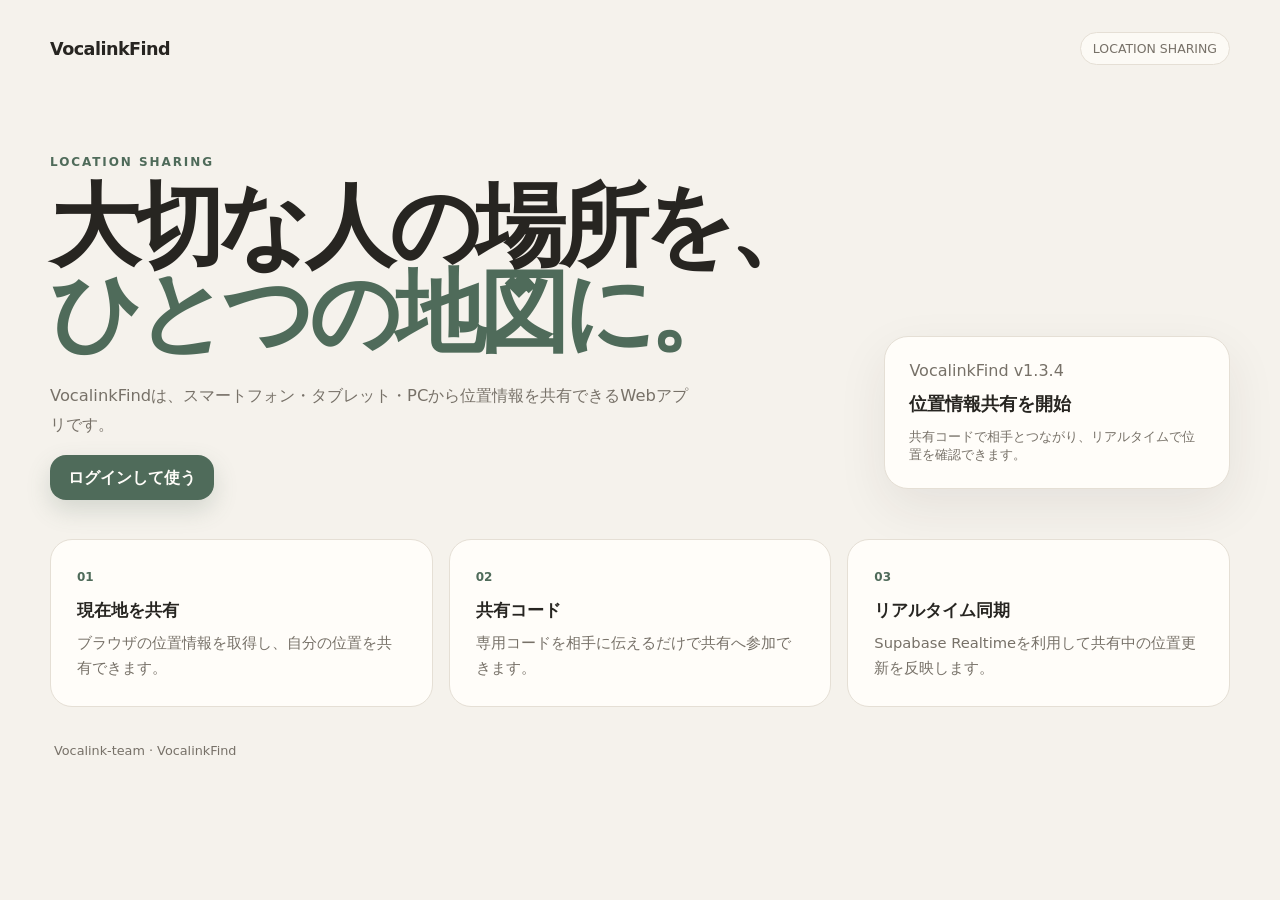
==== index.html @ 5a1b2acf "chore: sync VocalinkFind version display to v1.3.4" ====
<!doctype html><html lang="ja"><head><meta charset="utf-8"><meta name="viewport" content="width=device-width,initial-scale=1,viewport-fit=cover"><meta name="theme-color" content="#f5f2ec"><meta name="description" content="VocalinkFind - スマートフォン・タブレット・PCに対応した位置情報共有Webアプリ"><title>VocalinkFind</title><link rel="stylesheet" href="css/style.css"></head><body><main class="shell"><header class="topbar"><a class="brand" href="./">VocalinkFind</a><span class="status-pill">LOCATION SHARING</span></header><section class="hero"><div><p class="eyebrow">LOCATION SHARING</p><h1>大切な人の場所を、<br><span>ひとつの地図に。</span></h1><p class="lead">VocalinkFindは、スマートフォン・タブレット・PCから位置情報を共有できるWebアプリです。</p><a class="primary-button" href="login.html">ログインして使う</a></div><div class="info-card"><span>VocalinkFind v1.3.4</span><strong>位置情報共有を開始</strong><small>共有コードで相手とつながり、リアルタイムで位置を確認できます。</small></div></section><section class="features"><article><span>01</span><h2>現在地を共有</h2><p>ブラウザの位置情報を取得し、自分の位置を共有できます。</p></article><article><span>02</span><h2>共有コード</h2><p>専用コードを相手に伝えるだけで共有へ参加できます。</p></article><article><span>03</span><h2>リアルタイム同期</h2><p>Supabase Realtimeを利用して共有中の位置更新を反映します。</p></article></section><footer>Vocalink-team · VocalinkFind</footer></main></body></html>
---- css/style.css ----
:root{--paper:#f5f2ec;--surface:#fffdf9;--ink:#272521;--muted:#777168;--line:#e5dfd5;--accent:#4f6b5a;--shadow:0 18px 50px rgba(50,43,34,.08)}*{box-sizing:border-box}html,body{margin:0;min-height:100%;font-family:Inter,ui-sans-serif,system-ui,-apple-system,BlinkMacSystemFont,"Segoe UI",sans-serif;background:var(--paper);color:var(--ink)}button,input,select{font:inherit}button{cursor:pointer}a{color:inherit;text-decoration:none}.shell,.app-shell{width:min(1180px,calc(100% - 32px));margin:auto;padding:24px 0 36px}.topbar,.app-topbar{display:flex;align-items:center;justify-content:space-between;padding:8px 0 34px}.app-topbar>div{display:flex;align-items:center;gap:12px}.brand{font-size:1.1rem;font-weight:750;letter-spacing:-.03em}.status-pill{padding:8px 12px;border:1px solid var(--line);border-radius:999px;background:rgba(255,253,249,.75);color:var(--muted);font-size:.78rem}.hero{display:grid;grid-template-columns:minmax(0,1.4fr) minmax(280px,.6fr);gap:28px;align-items:end;padding:56px 0 34px}.eyebrow{margin:0 0 14px;color:var(--accent);font-size:.75rem;font-weight:800;letter-spacing:.16em}h1{margin:0;max-width:780px;font-size:clamp(2.6rem,7vw,6.2rem);line-height:.96;letter-spacing:-.065em;font-weight:760}h1 span{color:var(--accent)}.lead{max-width:650px;margin:26px 0 28px;color:var(--muted);font-size:1.02rem;line-height:1.8}.muted{color:var(--muted);line-height:1.7}.primary-button,.secondary-button{border-radius:16px;padding:13px 18px;font-weight:750;transition:.2s}.primary-button{border:0;background:var(--accent);color:#fffdf9;box-shadow:0 10px 24px rgba(79,107,90,.2)}.secondary-button{border:1px solid var(--line);background:var(--surface);color:var(--ink)}.secondary-button.small{padding:9px 12px;font-size:.85rem}.primary-button:hover,.secondary-button:hover{transform:translateY(-1px)}.full{width:100%;margin-top:10px}.info-card,.panel,.map-panel{border:1px solid var(--line);background:var(--surface);box-shadow:var(--shadow)}.info-card{padding:24px;border-radius:24px}.info-card span,.info-card small{display:block;color:var(--muted)}.info-card strong{display:block;margin:10px 0;font-size:1.15rem;line-height:1.5}.map-card{overflow:hidden;border:1px solid var(--line);border-radius:28px;background:var(--surface);box-shadow:var(--shadow)}#map{height:560px;width:100%}.features{display:grid;grid-template-columns:repeat(3,1fr);gap:16px;margin-top:16px}.features article{padding:26px;border:1px solid var(--line);border-radius:22px;background:var(--surface)}.features span{color:var(--accent);font-size:.75rem;font-weight:800}.features h2{margin:14px 0 8px;font-size:1.05rem}.features p{margin:0;color:var(--muted);line-height:1.7;font-size:.92rem}footer{padding:36px 4px 0;color:var(--muted);font-size:.8rem}.auth-shell{min-height:100svh;display:grid;place-items:center;padding:20px}.auth-card{width:min(520px,100%);padding:clamp(26px,6vw,52px);border:1px solid var(--line);border-radius:28px;background:var(--surface);box-shadow:var(--shadow)}.auth-card h1{font-size:clamp(3rem,12vw,5.5rem)}form label,.panel label{display:block;margin:16px 0 0;font-size:.86rem;font-weight:700}input,select{display:block;width:100%;margin-top:8px;border:1px solid var(--line);border-radius:13px;background:#fff;padding:12px 13px;color:var(--ink);outline:none}input:focus,select:focus{border-color:var(--accent);box-shadow:0 0 0 3px rgba(79,107,90,.1)}.form-message{min-height:1.4em;color:var(--muted);font-size:.88rem;line-height:1.5}.dashboard{display:grid;grid-template-columns:320px minmax(0,1fr);gap:18px}.panel{border-radius:24px;padding:22px}.panel h1{font-size:2.4rem}.panel h2{font-size:1rem;margin:0 0 8px}.divider{height:1px;background:var(--line);margin:22px 0}.share-code{margin-top:12px;padding:15px;border-radius:15px;background:#f0ece4;text-align:center;font-size:1.2rem;font-weight:800;letter-spacing:.08em}.map-panel{overflow:hidden;border-radius:24px}.map-header{display:flex;align-items:center;justify-content:space-between;gap:16px;padding:18px 20px;border-bottom:1px solid var(--line)}.map-header strong,.map-header span{display:block}.map-header span{color:var(--muted);font-size:.78rem;margin-top:4px}.map-header>.status-pill{margin:0}.member-list{display:grid;grid-template-columns:repeat(2,1fr);gap:10px;padding:14px}.member-list article{padding:13px;border:1px solid var(--line);border-radius:15px}.member-list strong,.member-list span,.member-list small{display:block}.member-list span{margin-top:4px;color:var(--accent);font-size:.86rem}.member-list small{margin-top:3px;color:var(--muted)}@media(max-width:900px){.hero{grid-template-columns:1fr;padding-top:28px}.dashboard{grid-template-columns:1fr}.features{grid-template-columns:1fr}#map{height:58vh;min-height:380px}}@media(max-width:520px){.shell,.app-shell{width:min(100% - 20px,1180px);padding-top:14px}.topbar,.app-topbar{padding-bottom:18px}.hero h1{font-size:clamp(2.55rem,15vw,4rem)}.lead{font-size:.95rem}.info-card{padding:20px}.map-card{border-radius:22px}.member-list{grid-template-columns:1fr}.panel{padding:18px}.panel h1{font-size:2rem}.map-header{padding:14px}.auth-card{border-radius:22px}}
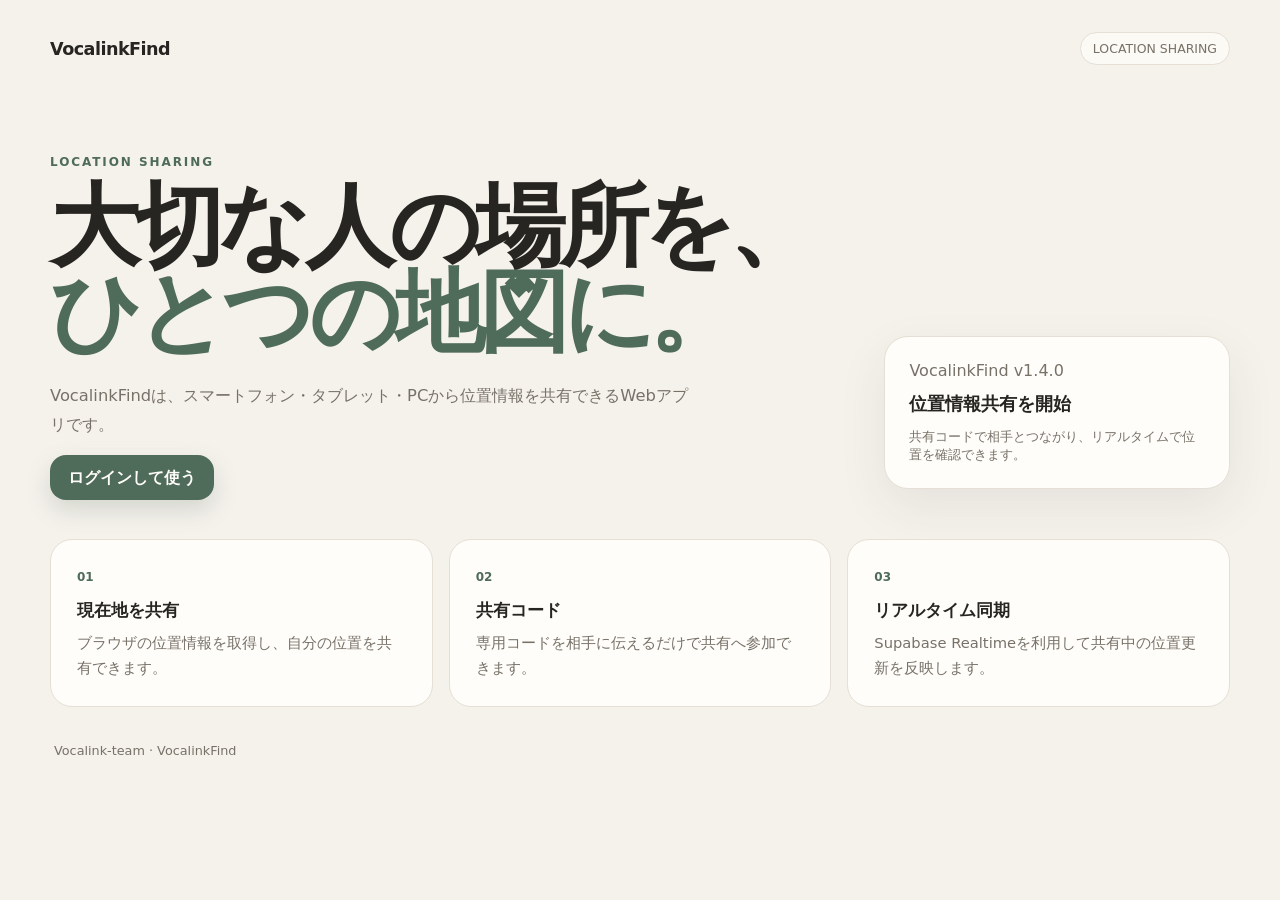
==== commit a66d0fe8: "chore: sync displayed version v1.4.0" ====
--- a/index.html
+++ b/index.html
@@ -1 +1 @@
-<!doctype html><html lang="ja"><head><meta charset="utf-8"><meta name="viewport" content="width=device-width,initial-scale=1,viewport-fit=cover"><meta name="theme-color" content="#f5f2ec"><meta name="description" content="VocalinkFind - スマートフォン・タブレット・PCに対応した位置情報共有Webアプリ"><title>VocalinkFind</title><link rel="stylesheet" href="css/style.css"></head><body><main class="shell"><header class="topbar"><a class="brand" href="./">VocalinkFind</a><span class="status-pill">LOCATION SHARING</span></header><section class="hero"><div><p class="eyebrow">LOCATION SHARING</p><h1>大切な人の場所を、<br><span>ひとつの地図に。</span></h1><p class="lead">VocalinkFindは、スマートフォン・タブレット・PCから位置情報を共有できるWebアプリです。</p><a class="primary-button" href="login.html">ログインして使う</a></div><div class="info-card"><span>VocalinkFind v1.3.4</span><strong>位置情報共有を開始</strong><small>共有コードで相手とつながり、リアルタイムで位置を確認できます。</small></div></section><section class="features"><article><span>01</span><h2>現在地を共有</h2><p>ブラウザの位置情報を取得し、自分の位置を共有できます。</p></article><article><span>02</span><h2>共有コード</h2><p>専用コードを相手に伝えるだけで共有へ参加できます。</p></article><article><span>03</span><h2>リアルタイム同期</h2><p>Supabase Realtimeを利用して共有中の位置更新を反映します。</p></article></section><footer>Vocalink-team · VocalinkFind</footer></main></body></html>+<!doctype html><html lang="ja"><head><meta charset="utf-8"><meta name="viewport" content="width=device-width,initial-scale=1,viewport-fit=cover"><meta name="theme-color" content="#f5f2ec"><meta name="description" content="VocalinkFind - スマートフォン・タブレット・PCに対応した位置情報共有Webアプリ"><title>VocalinkFind</title><link rel="stylesheet" href="css/style.css"></head><body><main class="shell"><header class="topbar"><a class="brand" href="./">VocalinkFind</a><span class="status-pill">LOCATION SHARING</span></header><section class="hero"><div><p class="eyebrow">LOCATION SHARING</p><h1>大切な人の場所を、<br><span>ひとつの地図に。</span></h1><p class="lead">VocalinkFindは、スマートフォン・タブレット・PCから位置情報を共有できるWebアプリです。</p><a class="primary-button" href="login.html">ログインして使う</a></div><div class="info-card"><span>VocalinkFind v1.4.0</span><strong>位置情報共有を開始</strong><small>共有コードで相手とつながり、リアルタイムで位置を確認できます。</small></div></section><section class="features"><article><span>01</span><h2>現在地を共有</h2><p>ブラウザの位置情報を取得し、自分の位置を共有できます。</p></article><article><span>02</span><h2>共有コード</h2><p>専用コードを相手に伝えるだけで共有へ参加できます。</p></article><article><span>03</span><h2>リアルタイム同期</h2><p>Supabase Realtimeを利用して共有中の位置更新を反映します。</p></article></section><footer>Vocalink-team · VocalinkFind</footer></main></body></html>
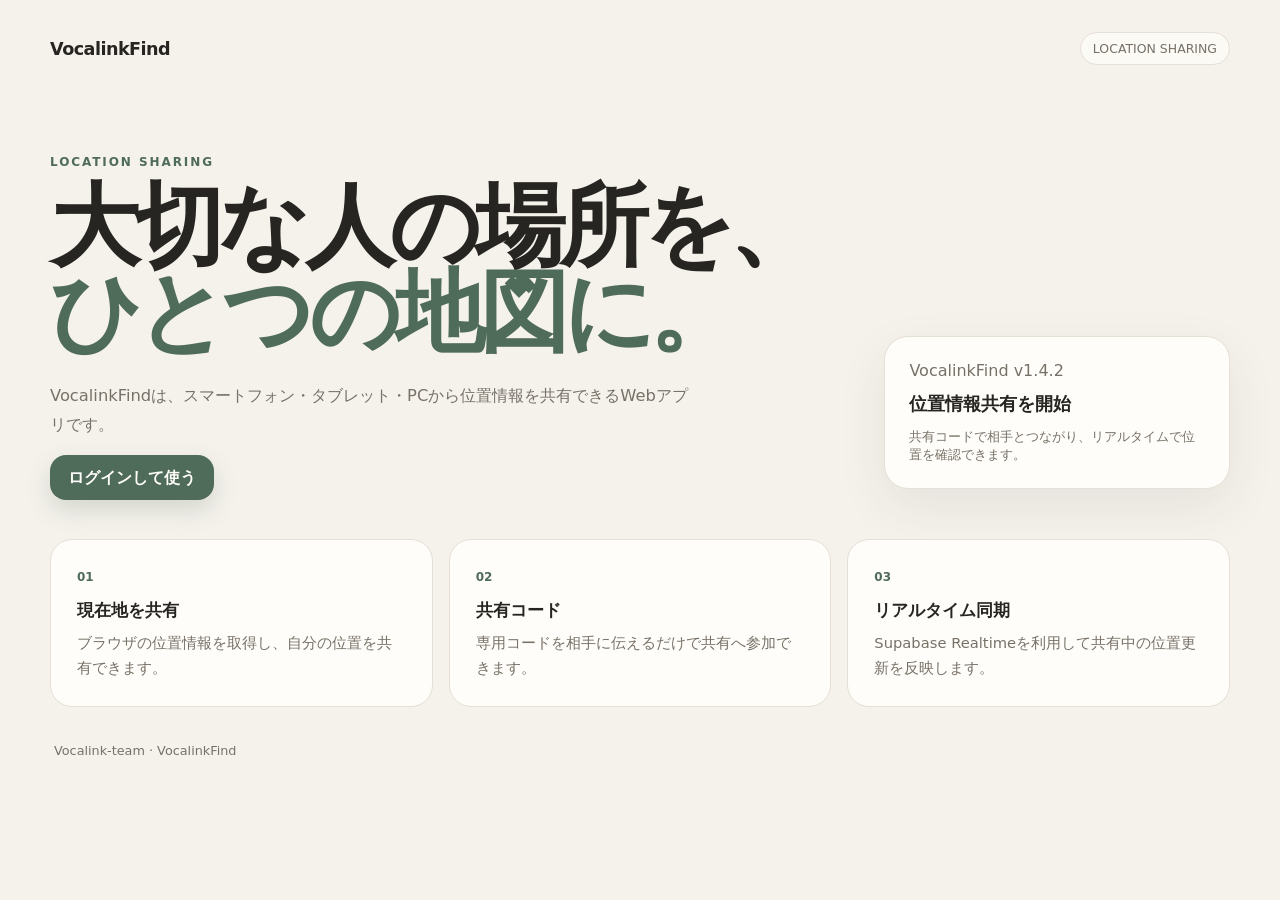
==== commit 5a8b3c73: "chore: sync version v1.4.2" ====
--- a/index.html
+++ b/index.html
@@ -1 +1 @@
-<!doctype html><html lang="ja"><head><meta charset="utf-8"><meta name="viewport" content="width=device-width,initial-scale=1,viewport-fit=cover"><meta name="theme-color" content="#f5f2ec"><meta name="description" content="VocalinkFind - スマートフォン・タブレット・PCに対応した位置情報共有Webアプリ"><title>VocalinkFind</title><link rel="stylesheet" href="css/style.css"></head><body><main class="shell"><header class="topbar"><a class="brand" href="./">VocalinkFind</a><span class="status-pill">LOCATION SHARING</span></header><section class="hero"><div><p class="eyebrow">LOCATION SHARING</p><h1>大切な人の場所を、<br><span>ひとつの地図に。</span></h1><p class="lead">VocalinkFindは、スマートフォン・タブレット・PCから位置情報を共有できるWebアプリです。</p><a class="primary-button" href="login.html">ログインして使う</a></div><div class="info-card"><span>VocalinkFind v1.4.0</span><strong>位置情報共有を開始</strong><small>共有コードで相手とつながり、リアルタイムで位置を確認できます。</small></div></section><section class="features"><article><span>01</span><h2>現在地を共有</h2><p>ブラウザの位置情報を取得し、自分の位置を共有できます。</p></article><article><span>02</span><h2>共有コード</h2><p>専用コードを相手に伝えるだけで共有へ参加できます。</p></article><article><span>03</span><h2>リアルタイム同期</h2><p>Supabase Realtimeを利用して共有中の位置更新を反映します。</p></article></section><footer>Vocalink-team · VocalinkFind</footer></main></body></html>+<!doctype html><html lang="ja"><head><meta charset="utf-8"><meta name="viewport" content="width=device-width,initial-scale=1,viewport-fit=cover"><meta name="theme-color" content="#f5f2ec"><meta name="description" content="VocalinkFind - スマートフォン・タブレット・PCに対応した位置情報共有Webアプリ"><title>VocalinkFind</title><link rel="stylesheet" href="css/style.css"></head><body><main class="shell"><header class="topbar"><a class="brand" href="./">VocalinkFind</a><span class="status-pill">LOCATION SHARING</span></header><section class="hero"><div><p class="eyebrow">LOCATION SHARING</p><h1>大切な人の場所を、<br><span>ひとつの地図に。</span></h1><p class="lead">VocalinkFindは、スマートフォン・タブレット・PCから位置情報を共有できるWebアプリです。</p><a class="primary-button" href="login.html">ログインして使う</a></div><div class="info-card"><span>VocalinkFind v1.4.2</span><strong>位置情報共有を開始</strong><small>共有コードで相手とつながり、リアルタイムで位置を確認できます。</small></div></section><section class="features"><article><span>01</span><h2>現在地を共有</h2><p>ブラウザの位置情報を取得し、自分の位置を共有できます。</p></article><article><span>02</span><h2>共有コード</h2><p>専用コードを相手に伝えるだけで共有へ参加できます。</p></article><article><span>03</span><h2>リアルタイム同期</h2><p>Supabase Realtimeを利用して共有中の位置更新を反映します。</p></article></section><footer>Vocalink-team · VocalinkFind</footer></main></body></html>
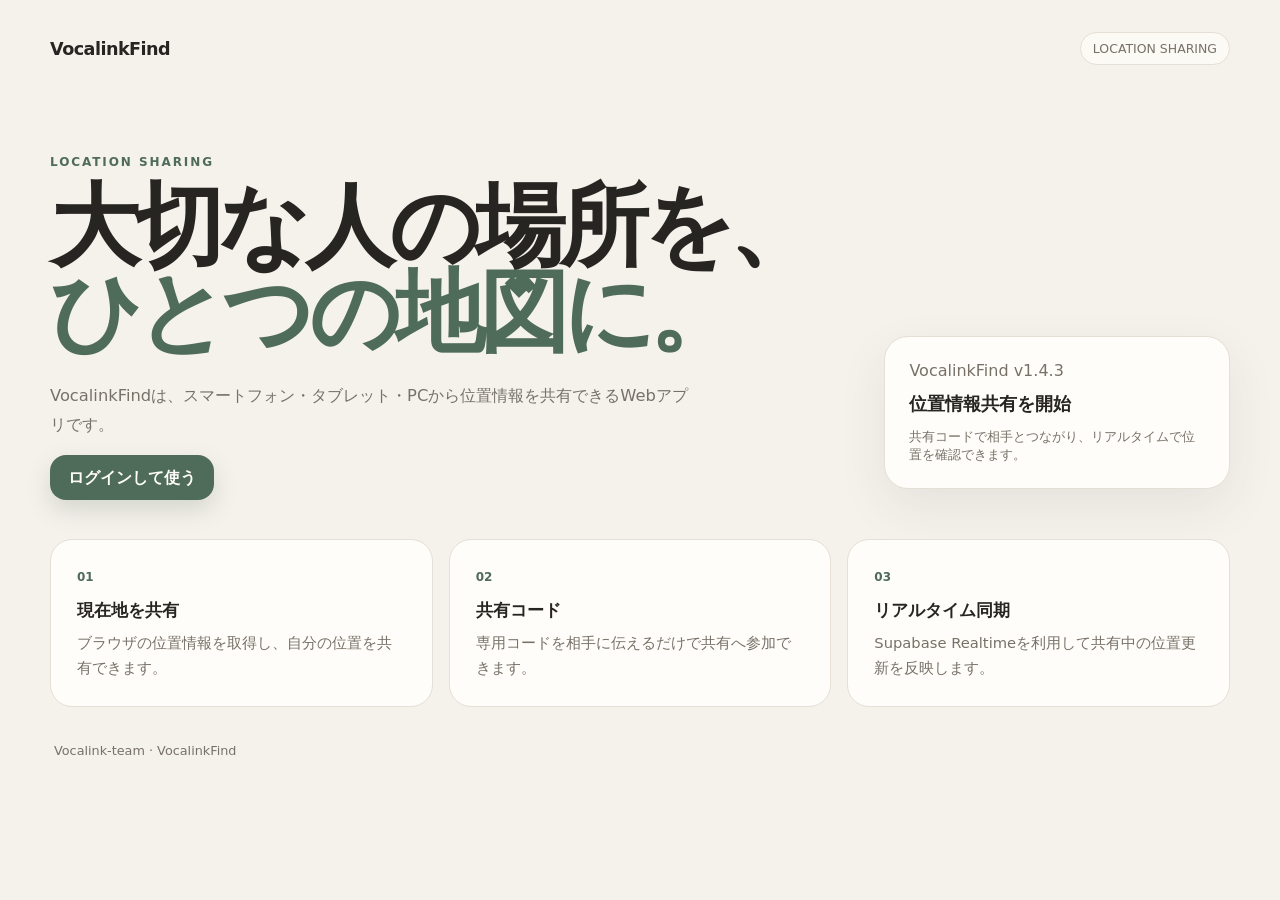
==== commit fc80c08e: "chore: sync page version to v1.4.3" ====
--- a/index.html
+++ b/index.html
@@ -1 +1 @@
-<!doctype html><html lang="ja"><head><meta charset="utf-8"><meta name="viewport" content="width=device-width,initial-scale=1,viewport-fit=cover"><meta name="theme-color" content="#f5f2ec"><meta name="description" content="VocalinkFind - スマートフォン・タブレット・PCに対応した位置情報共有Webアプリ"><title>VocalinkFind</title><link rel="stylesheet" href="css/style.css"></head><body><main class="shell"><header class="topbar"><a class="brand" href="./">VocalinkFind</a><span class="status-pill">LOCATION SHARING</span></header><section class="hero"><div><p class="eyebrow">LOCATION SHARING</p><h1>大切な人の場所を、<br><span>ひとつの地図に。</span></h1><p class="lead">VocalinkFindは、スマートフォン・タブレット・PCから位置情報を共有できるWebアプリです。</p><a class="primary-button" href="login.html">ログインして使う</a></div><div class="info-card"><span>VocalinkFind v1.4.2</span><strong>位置情報共有を開始</strong><small>共有コードで相手とつながり、リアルタイムで位置を確認できます。</small></div></section><section class="features"><article><span>01</span><h2>現在地を共有</h2><p>ブラウザの位置情報を取得し、自分の位置を共有できます。</p></article><article><span>02</span><h2>共有コード</h2><p>専用コードを相手に伝えるだけで共有へ参加できます。</p></article><article><span>03</span><h2>リアルタイム同期</h2><p>Supabase Realtimeを利用して共有中の位置更新を反映します。</p></article></section><footer>Vocalink-team · VocalinkFind</footer></main></body></html>+<!doctype html><html lang="ja"><head><meta charset="utf-8"><meta name="viewport" content="width=device-width,initial-scale=1,viewport-fit=cover"><meta name="theme-color" content="#f5f2ec"><meta name="description" content="VocalinkFind - スマートフォン・タブレット・PCに対応した位置情報共有Webアプリ"><title>VocalinkFind</title><link rel="stylesheet" href="css/style.css"></head><body><main class="shell"><header class="topbar"><a class="brand" href="./">VocalinkFind</a><span class="status-pill">LOCATION SHARING</span></header><section class="hero"><div><p class="eyebrow">LOCATION SHARING</p><h1>大切な人の場所を、<br><span>ひとつの地図に。</span></h1><p class="lead">VocalinkFindは、スマートフォン・タブレット・PCから位置情報を共有できるWebアプリです。</p><a class="primary-button" href="login.html">ログインして使う</a></div><div class="info-card"><span>VocalinkFind v1.4.3</span><strong>位置情報共有を開始</strong><small>共有コードで相手とつながり、リアルタイムで位置を確認できます。</small></div></section><section class="features"><article><span>01</span><h2>現在地を共有</h2><p>ブラウザの位置情報を取得し、自分の位置を共有できます。</p></article><article><span>02</span><h2>共有コード</h2><p>専用コードを相手に伝えるだけで共有へ参加できます。</p></article><article><span>03</span><h2>リアルタイム同期</h2><p>Supabase Realtimeを利用して共有中の位置更新を反映します。</p></article></section><footer>Vocalink-team · VocalinkFind</footer></main></body></html>
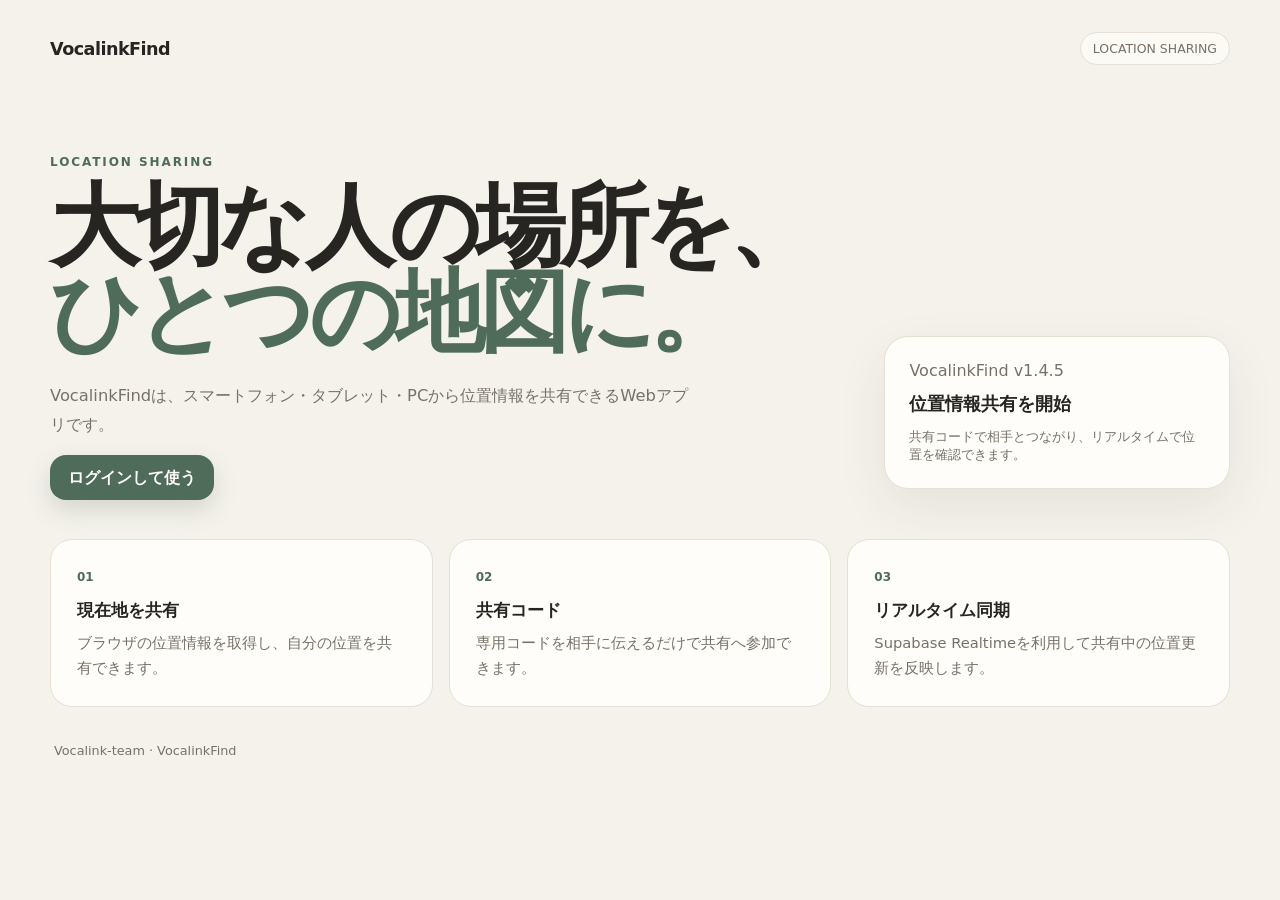
==== commit 4e8c0c2e: "chore: sync displayed version to v1.4.5" ====
--- a/index.html
+++ b/index.html
@@ -1 +1 @@
-<!doctype html><html lang="ja"><head><meta charset="utf-8"><meta name="viewport" content="width=device-width,initial-scale=1,viewport-fit=cover"><meta name="theme-color" content="#f5f2ec"><meta name="description" content="VocalinkFind - スマートフォン・タブレット・PCに対応した位置情報共有Webアプリ"><title>VocalinkFind</title><link rel="stylesheet" href="css/style.css"></head><body><main class="shell"><header class="topbar"><a class="brand" href="./">VocalinkFind</a><span class="status-pill">LOCATION SHARING</span></header><section class="hero"><div><p class="eyebrow">LOCATION SHARING</p><h1>大切な人の場所を、<br><span>ひとつの地図に。</span></h1><p class="lead">VocalinkFindは、スマートフォン・タブレット・PCから位置情報を共有できるWebアプリです。</p><a class="primary-button" href="login.html">ログインして使う</a></div><div class="info-card"><span>VocalinkFind v1.4.3</span><strong>位置情報共有を開始</strong><small>共有コードで相手とつながり、リアルタイムで位置を確認できます。</small></div></section><section class="features"><article><span>01</span><h2>現在地を共有</h2><p>ブラウザの位置情報を取得し、自分の位置を共有できます。</p></article><article><span>02</span><h2>共有コード</h2><p>専用コードを相手に伝えるだけで共有へ参加できます。</p></article><article><span>03</span><h2>リアルタイム同期</h2><p>Supabase Realtimeを利用して共有中の位置更新を反映します。</p></article></section><footer>Vocalink-team · VocalinkFind</footer></main></body></html>+<!doctype html><html lang="ja"><head><meta charset="utf-8"><meta name="viewport" content="width=device-width,initial-scale=1,viewport-fit=cover"><meta name="theme-color" content="#f5f2ec"><meta name="description" content="VocalinkFind - スマートフォン・タブレット・PCに対応した位置情報共有Webアプリ"><title>VocalinkFind</title><link rel="stylesheet" href="css/style.css"></head><body><main class="shell"><header class="topbar"><a class="brand" href="./">VocalinkFind</a><span class="status-pill">LOCATION SHARING</span></header><section class="hero"><div><p class="eyebrow">LOCATION SHARING</p><h1>大切な人の場所を、<br><span>ひとつの地図に。</span></h1><p class="lead">VocalinkFindは、スマートフォン・タブレット・PCから位置情報を共有できるWebアプリです。</p><a class="primary-button" href="login.html">ログインして使う</a></div><div class="info-card"><span>VocalinkFind v1.4.5</span><strong>位置情報共有を開始</strong><small>共有コードで相手とつながり、リアルタイムで位置を確認できます。</small></div></section><section class="features"><article><span>01</span><h2>現在地を共有</h2><p>ブラウザの位置情報を取得し、自分の位置を共有できます。</p></article><article><span>02</span><h2>共有コード</h2><p>専用コードを相手に伝えるだけで共有へ参加できます。</p></article><article><span>03</span><h2>リアルタイム同期</h2><p>Supabase Realtimeを利用して共有中の位置更新を反映します。</p></article></section><footer>Vocalink-team · VocalinkFind</footer></main></body></html>
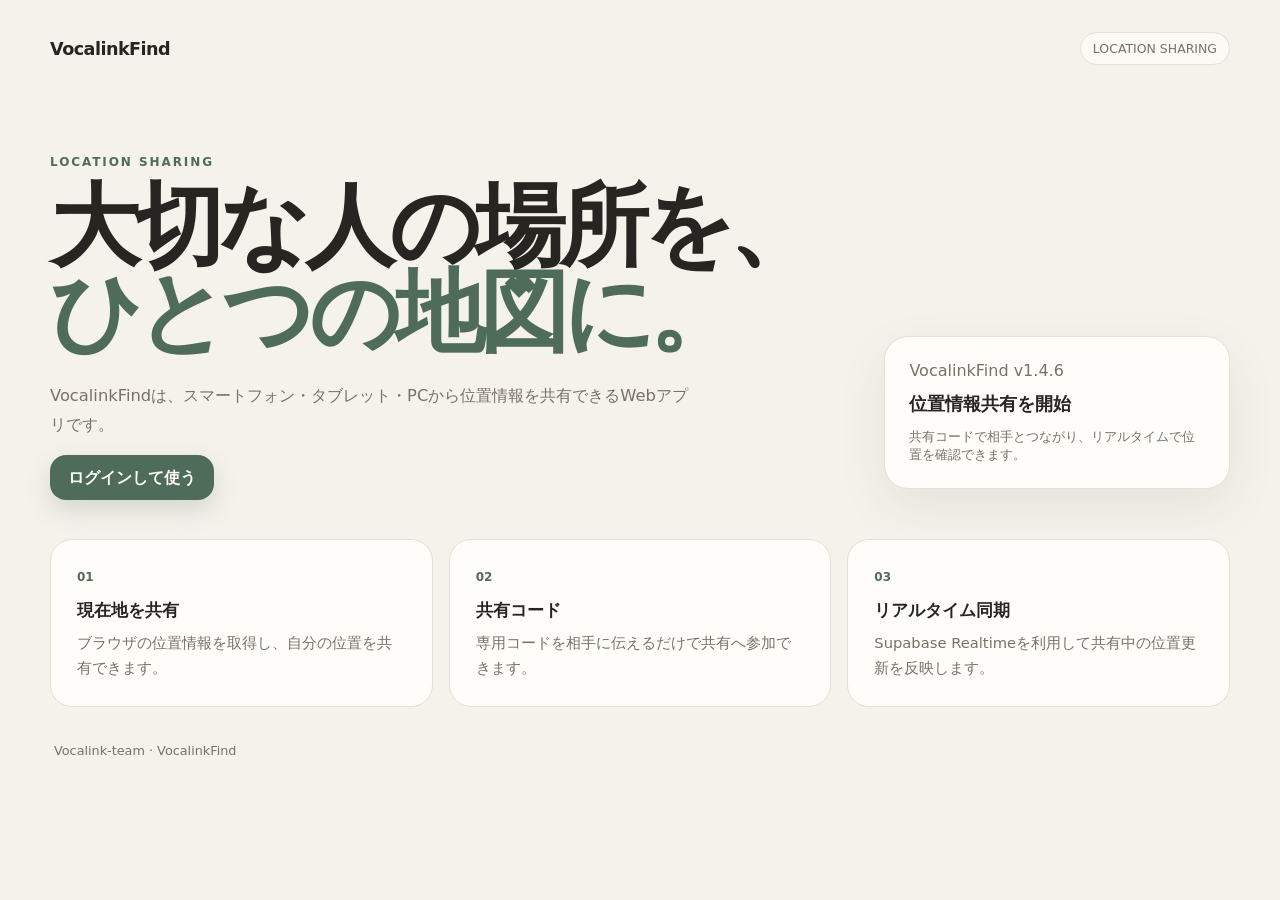
==== commit 080d18a5: "chore: sync displayed version to v1.4.6" ====
--- a/index.html
+++ b/index.html
@@ -1 +1 @@
-<!doctype html><html lang="ja"><head><meta charset="utf-8"><meta name="viewport" content="width=device-width,initial-scale=1,viewport-fit=cover"><meta name="theme-color" content="#f5f2ec"><meta name="description" content="VocalinkFind - スマートフォン・タブレット・PCに対応した位置情報共有Webアプリ"><title>VocalinkFind</title><link rel="stylesheet" href="css/style.css"></head><body><main class="shell"><header class="topbar"><a class="brand" href="./">VocalinkFind</a><span class="status-pill">LOCATION SHARING</span></header><section class="hero"><div><p class="eyebrow">LOCATION SHARING</p><h1>大切な人の場所を、<br><span>ひとつの地図に。</span></h1><p class="lead">VocalinkFindは、スマートフォン・タブレット・PCから位置情報を共有できるWebアプリです。</p><a class="primary-button" href="login.html">ログインして使う</a></div><div class="info-card"><span>VocalinkFind v1.4.5</span><strong>位置情報共有を開始</strong><small>共有コードで相手とつながり、リアルタイムで位置を確認できます。</small></div></section><section class="features"><article><span>01</span><h2>現在地を共有</h2><p>ブラウザの位置情報を取得し、自分の位置を共有できます。</p></article><article><span>02</span><h2>共有コード</h2><p>専用コードを相手に伝えるだけで共有へ参加できます。</p></article><article><span>03</span><h2>リアルタイム同期</h2><p>Supabase Realtimeを利用して共有中の位置更新を反映します。</p></article></section><footer>Vocalink-team · VocalinkFind</footer></main></body></html>+<!doctype html><html lang="ja"><head><meta charset="utf-8"><meta name="viewport" content="width=device-width,initial-scale=1,viewport-fit=cover"><meta name="theme-color" content="#f5f2ec"><meta name="description" content="VocalinkFind - スマートフォン・タブレット・PCに対応した位置情報共有Webアプリ"><title>VocalinkFind</title><link rel="stylesheet" href="css/style.css"></head><body><main class="shell"><header class="topbar"><a class="brand" href="./">VocalinkFind</a><span class="status-pill">LOCATION SHARING</span></header><section class="hero"><div><p class="eyebrow">LOCATION SHARING</p><h1>大切な人の場所を、<br><span>ひとつの地図に。</span></h1><p class="lead">VocalinkFindは、スマートフォン・タブレット・PCから位置情報を共有できるWebアプリです。</p><a class="primary-button" href="login.html">ログインして使う</a></div><div class="info-card"><span>VocalinkFind v1.4.6</span><strong>位置情報共有を開始</strong><small>共有コードで相手とつながり、リアルタイムで位置を確認できます。</small></div></section><section class="features"><article><span>01</span><h2>現在地を共有</h2><p>ブラウザの位置情報を取得し、自分の位置を共有できます。</p></article><article><span>02</span><h2>共有コード</h2><p>専用コードを相手に伝えるだけで共有へ参加できます。</p></article><article><span>03</span><h2>リアルタイム同期</h2><p>Supabase Realtimeを利用して共有中の位置更新を反映します。</p></article></section><footer>Vocalink-team · VocalinkFind</footer></main></body></html>
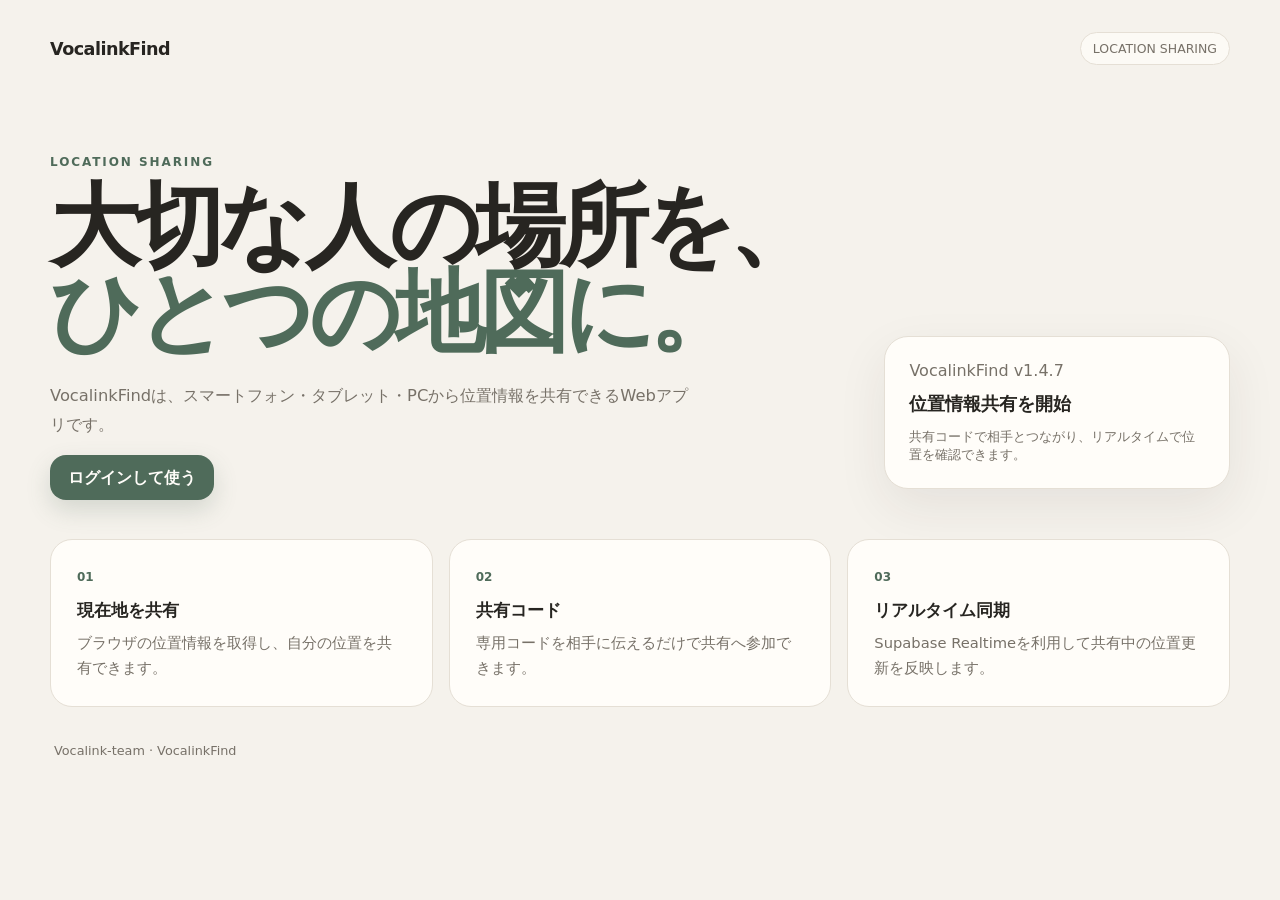
==== commit cfb661de: "chore: final version sync v1.4.7" ====
--- a/index.html
+++ b/index.html
@@ -1 +1 @@
-<!doctype html><html lang="ja"><head><meta charset="utf-8"><meta name="viewport" content="width=device-width,initial-scale=1,viewport-fit=cover"><meta name="theme-color" content="#f5f2ec"><meta name="description" content="VocalinkFind - スマートフォン・タブレット・PCに対応した位置情報共有Webアプリ"><title>VocalinkFind</title><link rel="stylesheet" href="css/style.css"></head><body><main class="shell"><header class="topbar"><a class="brand" href="./">VocalinkFind</a><span class="status-pill">LOCATION SHARING</span></header><section class="hero"><div><p class="eyebrow">LOCATION SHARING</p><h1>大切な人の場所を、<br><span>ひとつの地図に。</span></h1><p class="lead">VocalinkFindは、スマートフォン・タブレット・PCから位置情報を共有できるWebアプリです。</p><a class="primary-button" href="login.html">ログインして使う</a></div><div class="info-card"><span>VocalinkFind v1.4.6</span><strong>位置情報共有を開始</strong><small>共有コードで相手とつながり、リアルタイムで位置を確認できます。</small></div></section><section class="features"><article><span>01</span><h2>現在地を共有</h2><p>ブラウザの位置情報を取得し、自分の位置を共有できます。</p></article><article><span>02</span><h2>共有コード</h2><p>専用コードを相手に伝えるだけで共有へ参加できます。</p></article><article><span>03</span><h2>リアルタイム同期</h2><p>Supabase Realtimeを利用して共有中の位置更新を反映します。</p></article></section><footer>Vocalink-team · VocalinkFind</footer></main></body></html>+<!doctype html><html lang="ja"><head><meta charset="utf-8"><meta name="viewport" content="width=device-width,initial-scale=1,viewport-fit=cover"><meta name="theme-color" content="#f5f2ec"><meta name="description" content="VocalinkFind - スマートフォン・タブレット・PCに対応した位置情報共有Webアプリ"><title>VocalinkFind</title><link rel="stylesheet" href="css/style.css"></head><body><main class="shell"><header class="topbar"><a class="brand" href="./">VocalinkFind</a><span class="status-pill">LOCATION SHARING</span></header><section class="hero"><div><p class="eyebrow">LOCATION SHARING</p><h1>大切な人の場所を、<br><span>ひとつの地図に。</span></h1><p class="lead">VocalinkFindは、スマートフォン・タブレット・PCから位置情報を共有できるWebアプリです。</p><a class="primary-button" href="login.html">ログインして使う</a></div><div class="info-card"><span>VocalinkFind v1.4.7</span><strong>位置情報共有を開始</strong><small>共有コードで相手とつながり、リアルタイムで位置を確認できます。</small></div></section><section class="features"><article><span>01</span><h2>現在地を共有</h2><p>ブラウザの位置情報を取得し、自分の位置を共有できます。</p></article><article><span>02</span><h2>共有コード</h2><p>専用コードを相手に伝えるだけで共有へ参加できます。</p></article><article><span>03</span><h2>リアルタイム同期</h2><p>Supabase Realtimeを利用して共有中の位置更新を反映します。</p></article></section><footer>Vocalink-team · VocalinkFind</footer></main></body></html>
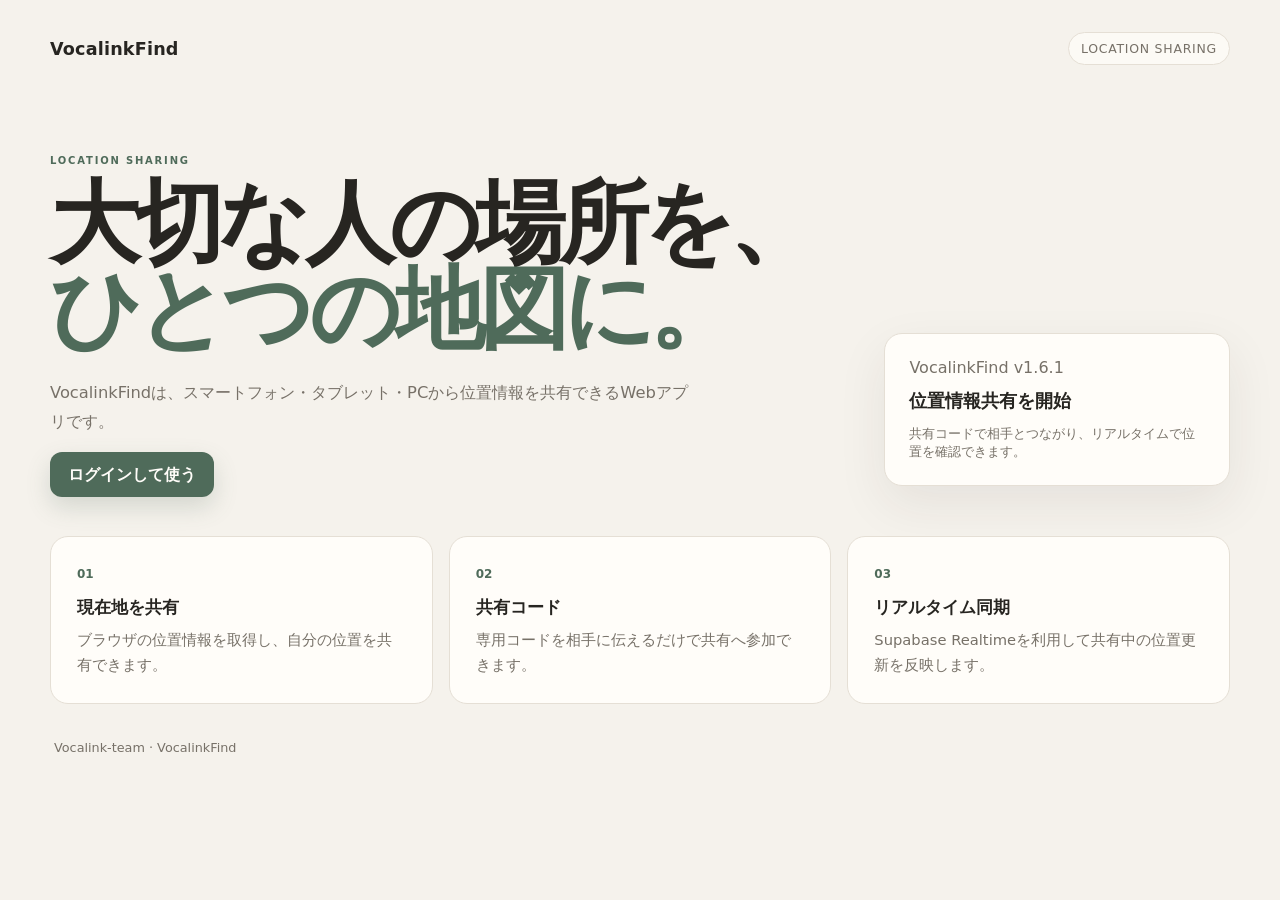
==== commit 592801e0: "fix: sync unified UI cache and displayed version" ====
--- a/index.html
+++ b/index.html
@@ -1 +1 @@
-<!doctype html><html lang="ja"><head><meta charset="utf-8"><meta name="viewport" content="width=device-width,initial-scale=1,viewport-fit=cover"><meta name="theme-color" content="#f5f2ec"><meta name="description" content="VocalinkFind - スマートフォン・タブレット・PCに対応した位置情報共有Webアプリ"><title>VocalinkFind</title><link rel="stylesheet" href="css/style.css"></head><body><main class="shell"><header class="topbar"><a class="brand" href="./">VocalinkFind</a><span class="status-pill">LOCATION SHARING</span></header><section class="hero"><div><p class="eyebrow">LOCATION SHARING</p><h1>大切な人の場所を、<br><span>ひとつの地図に。</span></h1><p class="lead">VocalinkFindは、スマートフォン・タブレット・PCから位置情報を共有できるWebアプリです。</p><a class="primary-button" href="login.html">ログインして使う</a></div><div class="info-card"><span>VocalinkFind v1.4.7</span><strong>位置情報共有を開始</strong><small>共有コードで相手とつながり、リアルタイムで位置を確認できます。</small></div></section><section class="features"><article><span>01</span><h2>現在地を共有</h2><p>ブラウザの位置情報を取得し、自分の位置を共有できます。</p></article><article><span>02</span><h2>共有コード</h2><p>専用コードを相手に伝えるだけで共有へ参加できます。</p></article><article><span>03</span><h2>リアルタイム同期</h2><p>Supabase Realtimeを利用して共有中の位置更新を反映します。</p></article></section><footer>Vocalink-team · VocalinkFind</footer></main></body></html>+<!doctype html><html lang="ja"><head><meta charset="utf-8"><meta name="viewport" content="width=device-width,initial-scale=1,viewport-fit=cover"><meta name="theme-color" content="#f5f2ec"><meta name="description" content="VocalinkFind - スマートフォン・タブレット・PCに対応した位置情報共有Webアプリ"><title>VocalinkFind</title><link rel="stylesheet" href="css/style.css?v=1.6.1"></head><body><main class="shell"><header class="topbar"><a class="brand" href="./">VocalinkFind</a><span class="status-pill">LOCATION SHARING</span></header><section class="hero"><div><p class="eyebrow">LOCATION SHARING</p><h1>大切な人の場所を、<br><span>ひとつの地図に。</span></h1><p class="lead">VocalinkFindは、スマートフォン・タブレット・PCから位置情報を共有できるWebアプリです。</p><a class="primary-button" href="login.html">ログインして使う</a></div><div class="info-card"><span>VocalinkFind v1.6.1</span><strong>位置情報共有を開始</strong><small>共有コードで相手とつながり、リアルタイムで位置を確認できます。</small></div></section><section class="features"><article><span>01</span><h2>現在地を共有</h2><p>ブラウザの位置情報を取得し、自分の位置を共有できます。</p></article><article><span>02</span><h2>共有コード</h2><p>専用コードを相手に伝えるだけで共有へ参加できます。</p></article><article><span>03</span><h2>リアルタイム同期</h2><p>Supabase Realtimeを利用して共有中の位置更新を反映します。</p></article></section><footer>Vocalink-team · VocalinkFind</footer></main></body></html>
--- a/css/style.css
+++ b/css/style.css
@@ -1 +1,4 @@
-:root{--paper:#f5f2ec;--surface:#fffdf9;--ink:#272521;--muted:#777168;--line:#e5dfd5;--accent:#4f6b5a;--shadow:0 18px 50px rgba(50,43,34,.08)}*{box-sizing:border-box}html,body{margin:0;min-height:100%;font-family:Inter,ui-sans-serif,system-ui,-apple-system,BlinkMacSystemFont,"Segoe UI",sans-serif;background:var(--paper);color:var(--ink)}button,input,select{font:inherit}button{cursor:pointer}a{color:inherit;text-decoration:none}.shell,.app-shell{width:min(1180px,calc(100% - 32px));margin:auto;padding:24px 0 36px}.topbar,.app-topbar{display:flex;align-items:center;justify-content:space-between;padding:8px 0 34px}.app-topbar>div{display:flex;align-items:center;gap:12px}.brand{font-size:1.1rem;font-weight:750;letter-spacing:-.03em}.status-pill{padding:8px 12px;border:1px solid var(--line);border-radius:999px;background:rgba(255,253,249,.75);color:var(--muted);font-size:.78rem}.hero{display:grid;grid-template-columns:minmax(0,1.4fr) minmax(280px,.6fr);gap:28px;align-items:end;padding:56px 0 34px}.eyebrow{margin:0 0 14px;color:var(--accent);font-size:.75rem;font-weight:800;letter-spacing:.16em}h1{margin:0;max-width:780px;font-size:clamp(2.6rem,7vw,6.2rem);line-height:.96;letter-spacing:-.065em;font-weight:760}h1 span{color:var(--accent)}.lead{max-width:650px;margin:26px 0 28px;color:var(--muted);font-size:1.02rem;line-height:1.8}.muted{color:var(--muted);line-height:1.7}.primary-button,.secondary-button{border-radius:16px;padding:13px 18px;font-weight:750;transition:.2s}.primary-button{border:0;background:var(--accent);color:#fffdf9;box-shadow:0 10px 24px rgba(79,107,90,.2)}.secondary-button{border:1px solid var(--line);background:var(--surface);color:var(--ink)}.secondary-button.small{padding:9px 12px;font-size:.85rem}.primary-button:hover,.secondary-button:hover{transform:translateY(-1px)}.full{width:100%;margin-top:10px}.info-card,.panel,.map-panel{border:1px solid var(--line);background:var(--surface);box-shadow:var(--shadow)}.info-card{padding:24px;border-radius:24px}.info-card span,.info-card small{display:block;color:var(--muted)}.info-card strong{display:block;margin:10px 0;font-size:1.15rem;line-height:1.5}.map-card{overflow:hidden;border:1px solid var(--line);border-radius:28px;background:var(--surface);box-shadow:var(--shadow)}#map{height:560px;width:100%}.features{display:grid;grid-template-columns:repeat(3,1fr);gap:16px;margin-top:16px}.features article{padding:26px;border:1px solid var(--line);border-radius:22px;background:var(--surface)}.features span{color:var(--accent);font-size:.75rem;font-weight:800}.features h2{margin:14px 0 8px;font-size:1.05rem}.features p{margin:0;color:var(--muted);line-height:1.7;font-size:.92rem}footer{padding:36px 4px 0;color:var(--muted);font-size:.8rem}.auth-shell{min-height:100svh;display:grid;place-items:center;padding:20px}.auth-card{width:min(520px,100%);padding:clamp(26px,6vw,52px);border:1px solid var(--line);border-radius:28px;background:var(--surface);box-shadow:var(--shadow)}.auth-card h1{font-size:clamp(3rem,12vw,5.5rem)}form label,.panel label{display:block;margin:16px 0 0;font-size:.86rem;font-weight:700}input,select{display:block;width:100%;margin-top:8px;border:1px solid var(--line);border-radius:13px;background:#fff;padding:12px 13px;color:var(--ink);outline:none}input:focus,select:focus{border-color:var(--accent);box-shadow:0 0 0 3px rgba(79,107,90,.1)}.form-message{min-height:1.4em;color:var(--muted);font-size:.88rem;line-height:1.5}.dashboard{display:grid;grid-template-columns:320px minmax(0,1fr);gap:18px}.panel{border-radius:24px;padding:22px}.panel h1{font-size:2.4rem}.panel h2{font-size:1rem;margin:0 0 8px}.divider{height:1px;background:var(--line);margin:22px 0}.share-code{margin-top:12px;padding:15px;border-radius:15px;background:#f0ece4;text-align:center;font-size:1.2rem;font-weight:800;letter-spacing:.08em}.map-panel{overflow:hidden;border-radius:24px}.map-header{display:flex;align-items:center;justify-content:space-between;gap:16px;padding:18px 20px;border-bottom:1px solid var(--line)}.map-header strong,.map-header span{display:block}.map-header span{color:var(--muted);font-size:.78rem;margin-top:4px}.map-header>.status-pill{margin:0}.member-list{display:grid;grid-template-columns:repeat(2,1fr);gap:10px;padding:14px}.member-list article{padding:13px;border:1px solid var(--line);border-radius:15px}.member-list strong,.member-list span,.member-list small{display:block}.member-list span{margin-top:4px;color:var(--accent);font-size:.86rem}.member-list small{margin-top:3px;color:var(--muted)}@media(max-width:900px){.hero{grid-template-columns:1fr;padding-top:28px}.dashboard{grid-template-columns:1fr}.features{grid-template-columns:1fr}#map{height:58vh;min-height:380px}}@media(max-width:520px){.shell,.app-shell{width:min(100% - 20px,1180px);padding-top:14px}.topbar,.app-topbar{padding-bottom:18px}.hero h1{font-size:clamp(2.55rem,15vw,4rem)}.lead{font-size:.95rem}.info-card{padding:20px}.map-card{border-radius:22px}.member-list{grid-template-columns:1fr}.panel{padding:18px}.panel h1{font-size:2rem}.map-header{padding:14px}.auth-card{border-radius:22px}}+:root{--paper:#f5f2ec;--surface:#fffdf9;--ink:#272521;--muted:#777168;--line:#e5dfd5;--accent:#4f6b5a;--shadow:0 18px 50px rgba(50,43,34,.08)}*{box-sizing:border-box}html,body{margin:0;min-height:100%;font-family:Inter,ui-sans-serif,system-ui,-apple-system,BlinkMacSystemFont,"Segoe UI",sans-serif;background:var(--paper);color:var(--ink)}button,input,select{font:inherit}button{cursor:pointer}a{color:inherit;text-decoration:none}.shell,.app-shell{width:min(1180px,calc(100% - 32px));margin:auto;padding:24px 0 36px}.topbar,.app-topbar{display:flex;align-items:center;justify-content:space-between;padding:8px 0 34px}.app-topbar>div{display:flex;align-items:center;gap:12px}.brand{font-size:1.1rem;font-weight:750;letter-spacing:-.03em}.status-pill{padding:8px 12px;border:1px solid var(--line);border-radius:999px;background:rgba(255,253,249,.75);color:var(--muted);font-size:.78rem}.hero{display:grid;grid-template-columns:minmax(0,1.4fr) minmax(280px,.6fr);gap:28px;align-items:end;padding:56px 0 34px}.eyebrow{margin:0 0 14px;color:var(--accent);font-size:.75rem;font-weight:800;letter-spacing:.16em}h1{margin:0;max-width:780px;font-size:clamp(2.6rem,7vw,6.2rem);line-height:.96;letter-spacing:-.065em;font-weight:760}h1 span{color:var(--accent)}.lead{max-width:650px;margin:26px 0 28px;color:var(--muted);font-size:1.02rem;line-height:1.8}.muted{color:var(--muted);line-height:1.7}.primary-button,.secondary-button{border-radius:16px;padding:13px 18px;font-weight:750;transition:.2s}.primary-button{border:0;background:var(--accent);color:#fffdf9;box-shadow:0 10px 24px rgba(79,107,90,.2)}.secondary-button{border:1px solid var(--line);background:var(--surface);color:var(--ink)}.secondary-button.small{padding:9px 12px;font-size:.85rem}.primary-button:hover,.secondary-button:hover{transform:translateY(-1px)}.full{width:100%;margin-top:10px}.info-card,.panel,.map-panel{border:1px solid var(--line);background:var(--surface);box-shadow:var(--shadow)}.info-card{padding:24px;border-radius:24px}.info-card span,.info-card small{display:block;color:var(--muted)}.info-card strong{display:block;margin:10px 0;font-size:1.15rem;line-height:1.5}.map-card{overflow:hidden;border:1px solid var(--line);border-radius:28px;background:var(--surface);box-shadow:var(--shadow)}#map{height:560px;width:100%}.features{display:grid;grid-template-columns:repeat(3,1fr);gap:16px;margin-top:16px}.features article{padding:26px;border:1px solid var(--line);border-radius:22px;background:var(--surface)}.features span{color:var(--accent);font-size:.75rem;font-weight:800}.features h2{margin:14px 0 8px;font-size:1.05rem}.features p{margin:0;color:var(--muted);line-height:1.7;font-size:.92rem}footer{padding:36px 4px 0;color:var(--muted);font-size:.8rem}.auth-shell{min-height:100svh;display:grid;place-items:center;padding:20px}.auth-card{width:min(520px,100%);padding:clamp(26px,6vw,52px);border:1px solid var(--line);border-radius:28px;background:var(--surface);box-shadow:var(--shadow)}.auth-card h1{font-size:clamp(3rem,12vw,5.5rem)}form label,.panel label{display:block;margin:16px 0 0;font-size:.86rem;font-weight:700}input,select{display:block;width:100%;margin-top:8px;border:1px solid var(--line);border-radius:13px;background:#fff;padding:12px 13px;color:var(--ink);outline:none}input:focus,select:focus{border-color:var(--accent);box-shadow:0 0 0 3px rgba(79,107,90,.1)}.form-message{min-height:1.4em;color:var(--muted);font-size:.88rem;line-height:1.5}.dashboard{display:grid;grid-template-columns:320px minmax(0,1fr);gap:18px}.panel{border-radius:24px;padding:22px}.panel h1{font-size:2.4rem}.panel h2{font-size:1rem;margin:0 0 8px}.divider{height:1px;background:var(--line);margin:22px 0}.share-code{margin-top:12px;padding:15px;border-radius:15px;background:#f0ece4;text-align:center;font-size:1.2rem;font-weight:800;letter-spacing:.08em}.map-panel{overflow:hidden;border-radius:24px}.map-header{display:flex;align-items:center;justify-content:space-between;gap:16px;padding:18px 20px;border-bottom:1px solid var(--line)}.map-header strong,.map-header span{display:block}.map-header span{color:var(--muted);font-size:.78rem;margin-top:4px}.map-header>.status-pill{margin:0}.member-list{display:grid;grid-template-columns:repeat(2,1fr);gap:10px;padding:14px}.member-list article{padding:13px;border:1px solid var(--line);border-radius:15px}.member-list strong,.member-list span,.member-list small{display:block}.member-list span{margin-top:4px;color:var(--accent);font-size:.86rem}.member-list small{margin-top:3px;color:var(--muted)}@media(max-width:900px){.hero{grid-template-columns:1fr;padding-top:28px}.dashboard{grid-template-columns:1fr}.features{grid-template-columns:1fr}#map{height:58vh;min-height:380px}}@media(max-width:520px){.shell,.app-shell{width:min(100% - 20px,1180px);padding-top:14px}.topbar,.app-topbar{padding-bottom:18px}.hero h1{font-size:clamp(2.55rem,15vw,4rem)}.lead{font-size:.95rem}.info-card{padding:20px}.map-card{border-radius:22px}.member-list{grid-template-columns:1fr}.panel{padding:18px}.panel h1{font-size:2rem}.map-header{padding:14px}.auth-card{border-radius:22px}}
+/* VOCALINK shared UI language */
+:root{--brand-bg:#f4f1eb;--brand-surface:#fffdf9;--brand-text:#292824;--brand-muted:#777168;--brand-line:#e5dfd5;--brand-accent:#899b91;--brand-radius:14px}
+.status-pill{border-radius:999px;letter-spacing:.06em}.primary-button,.secondary-button{border-radius:12px;min-height:44px}.info-card,.panel,.map-panel,.features article,.auth-card{border-radius:18px}.eyebrow{font-size:10px;letter-spacing:.18em}.brand{letter-spacing:.01em}.share-code{border-radius:12px}
